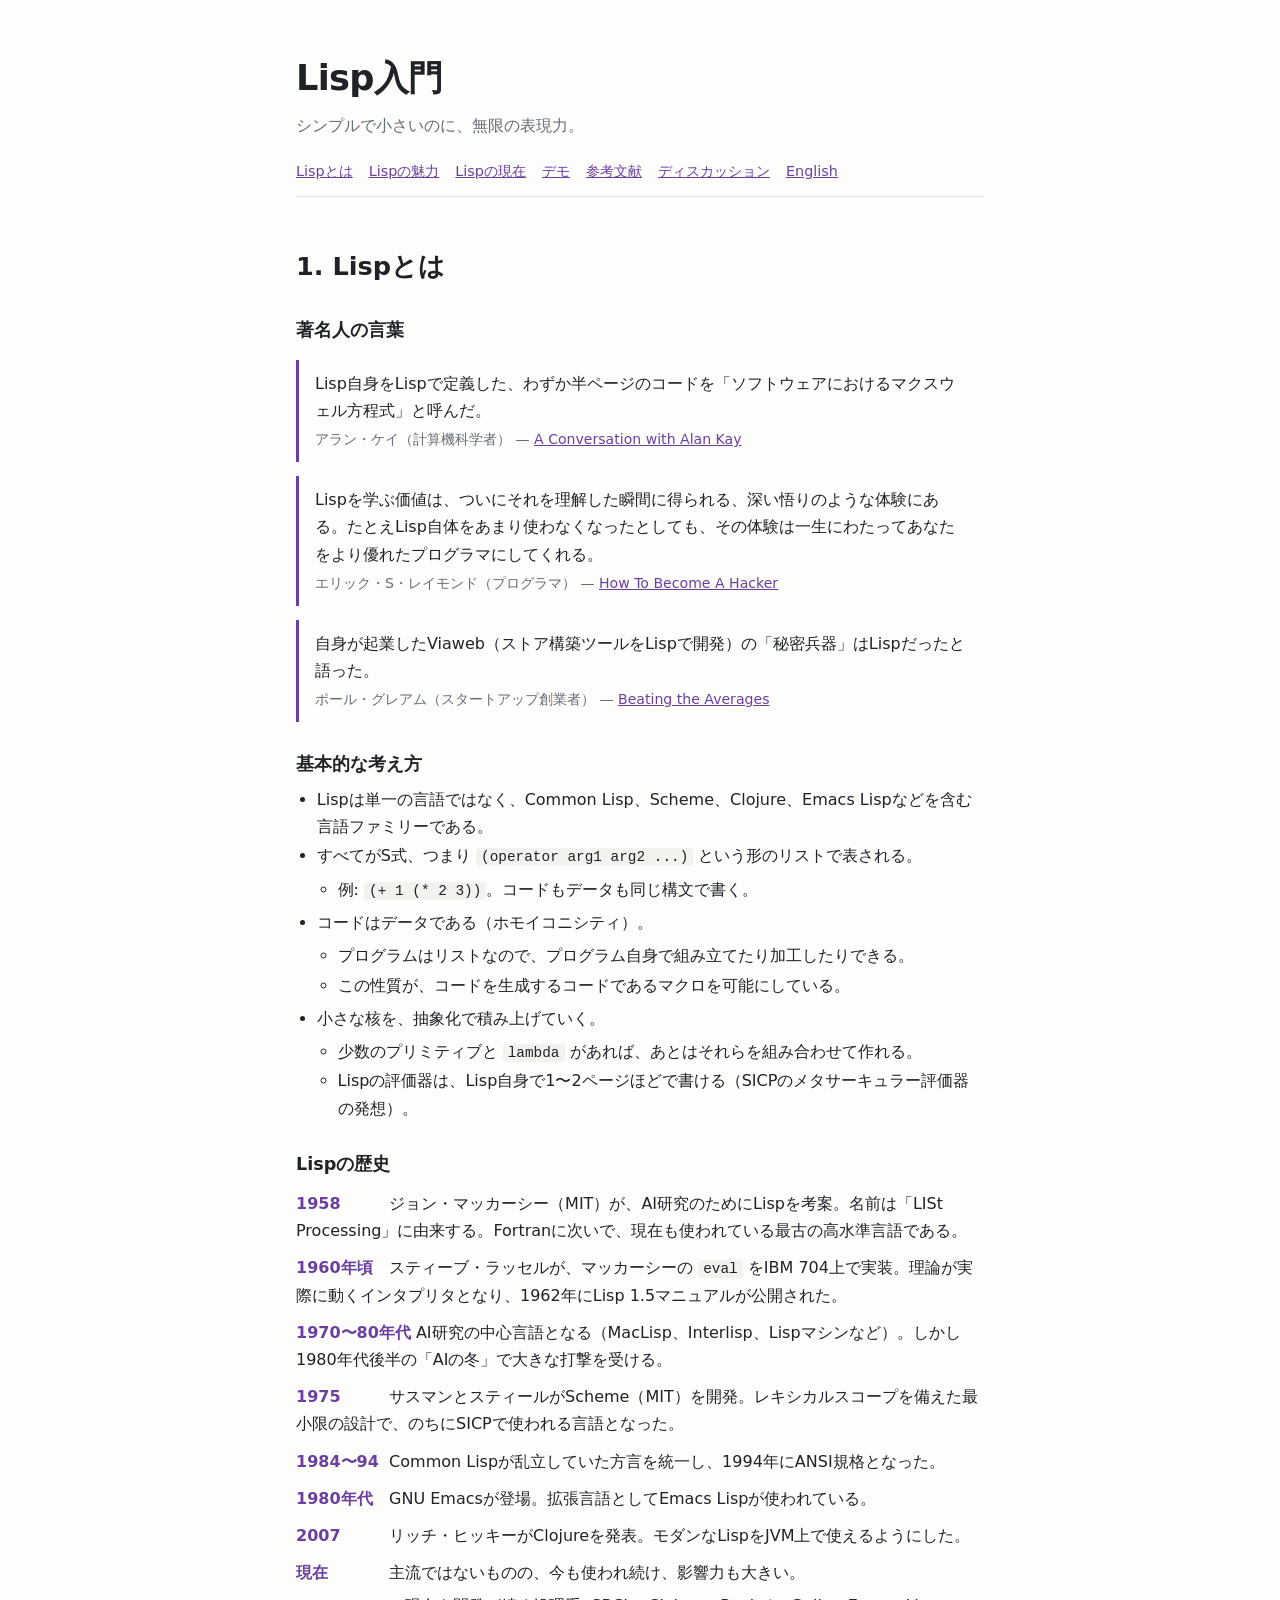
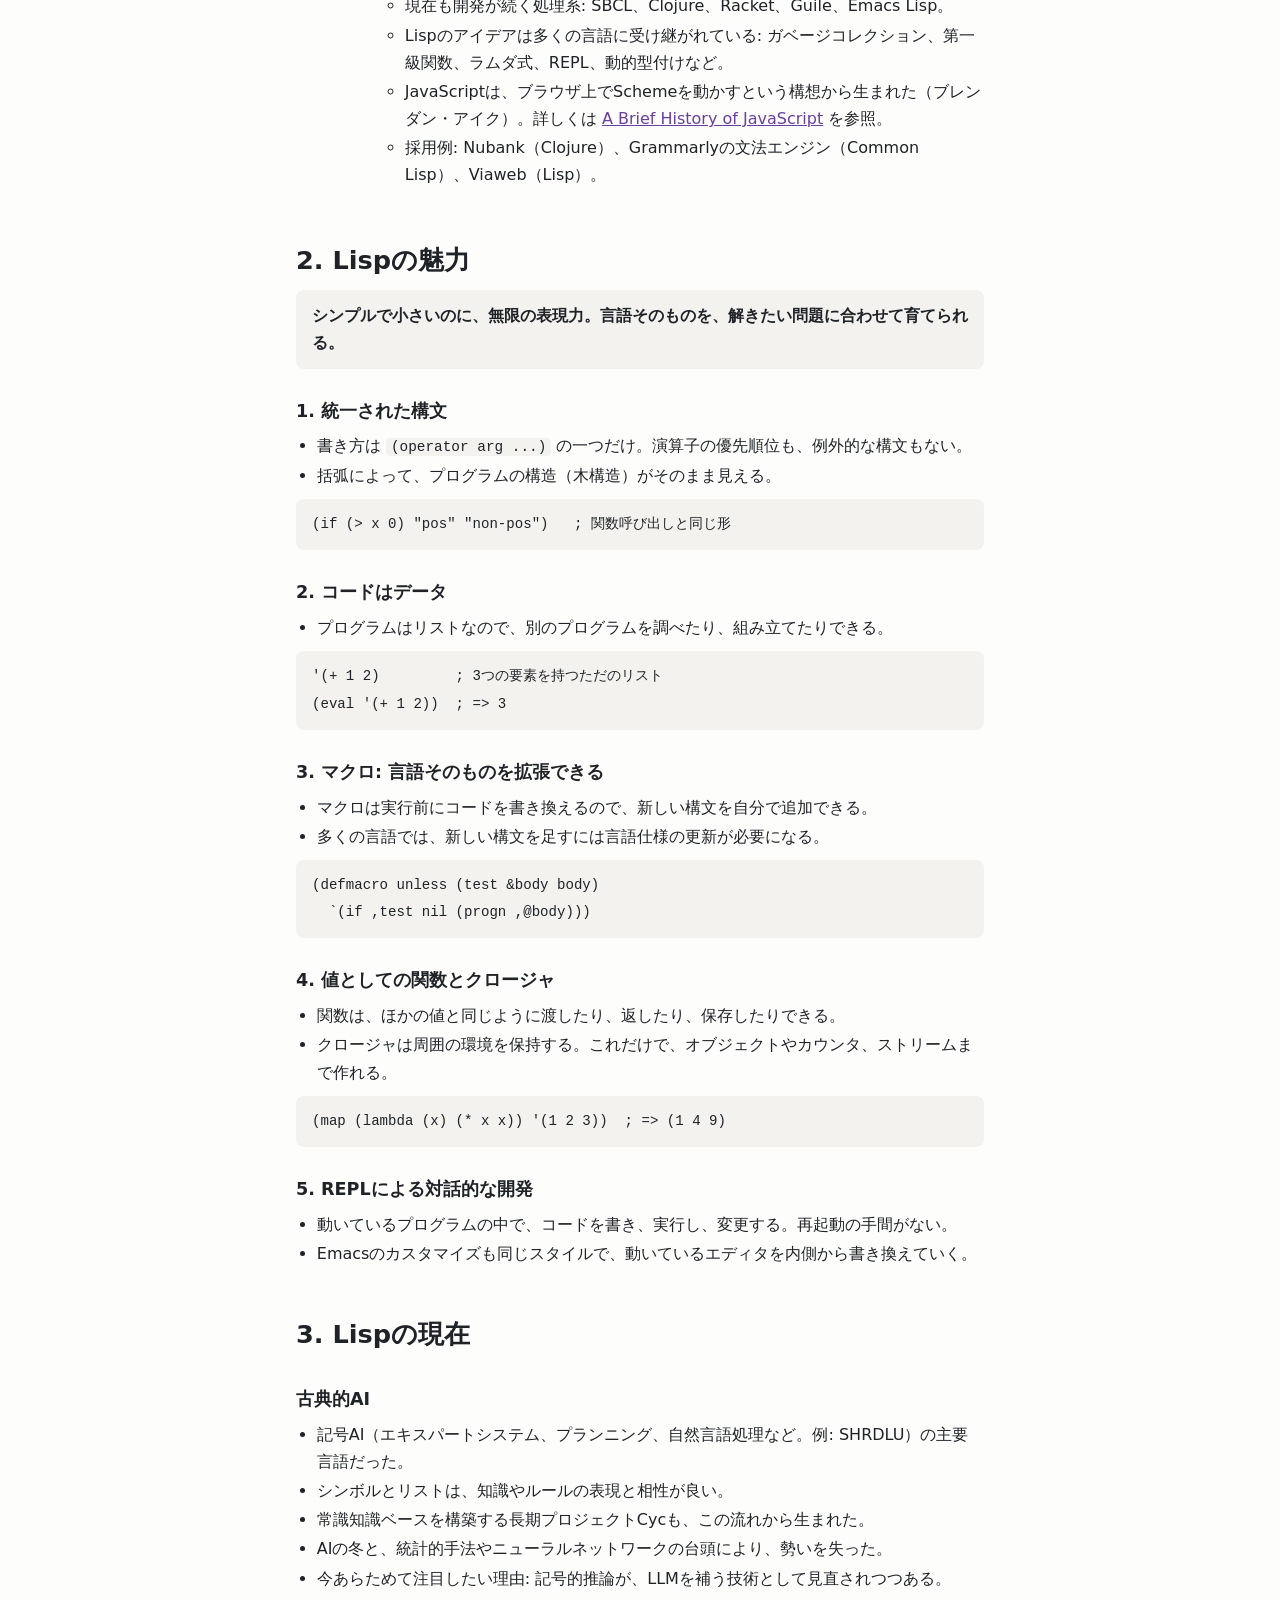
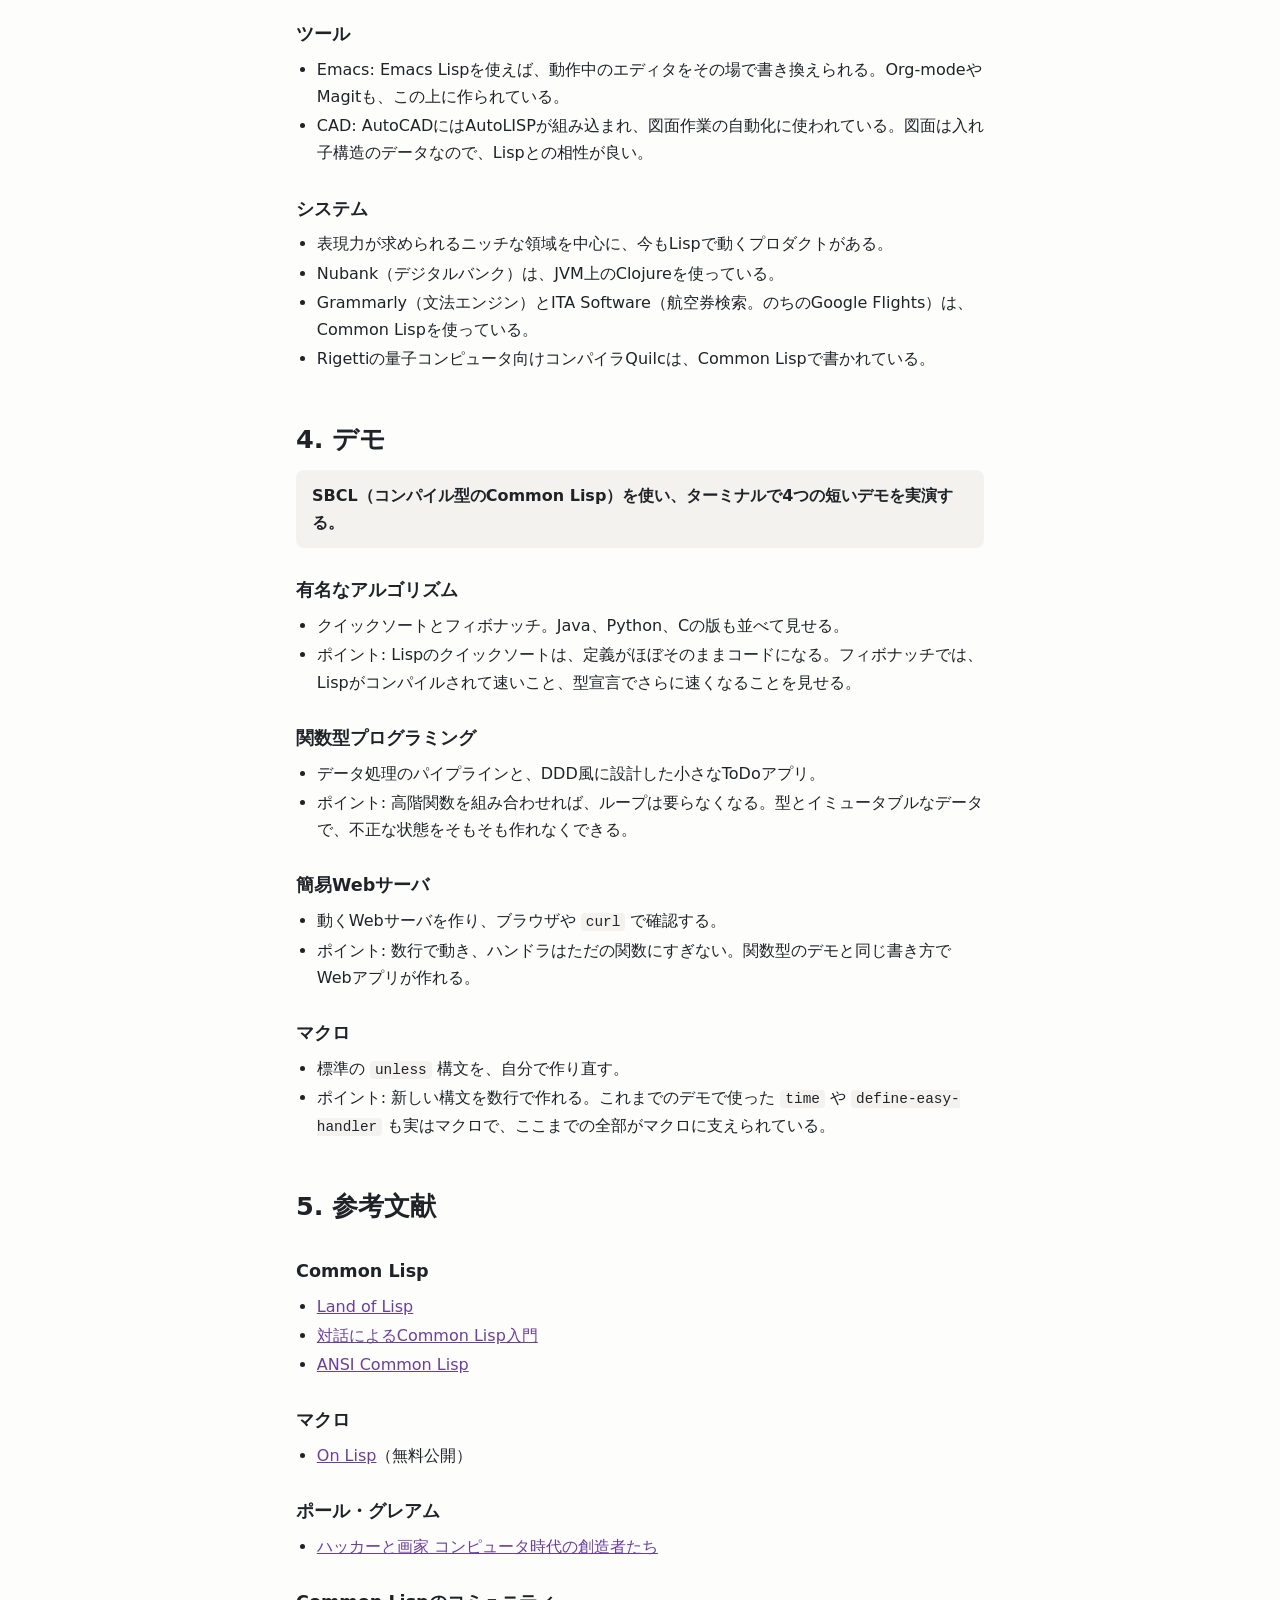
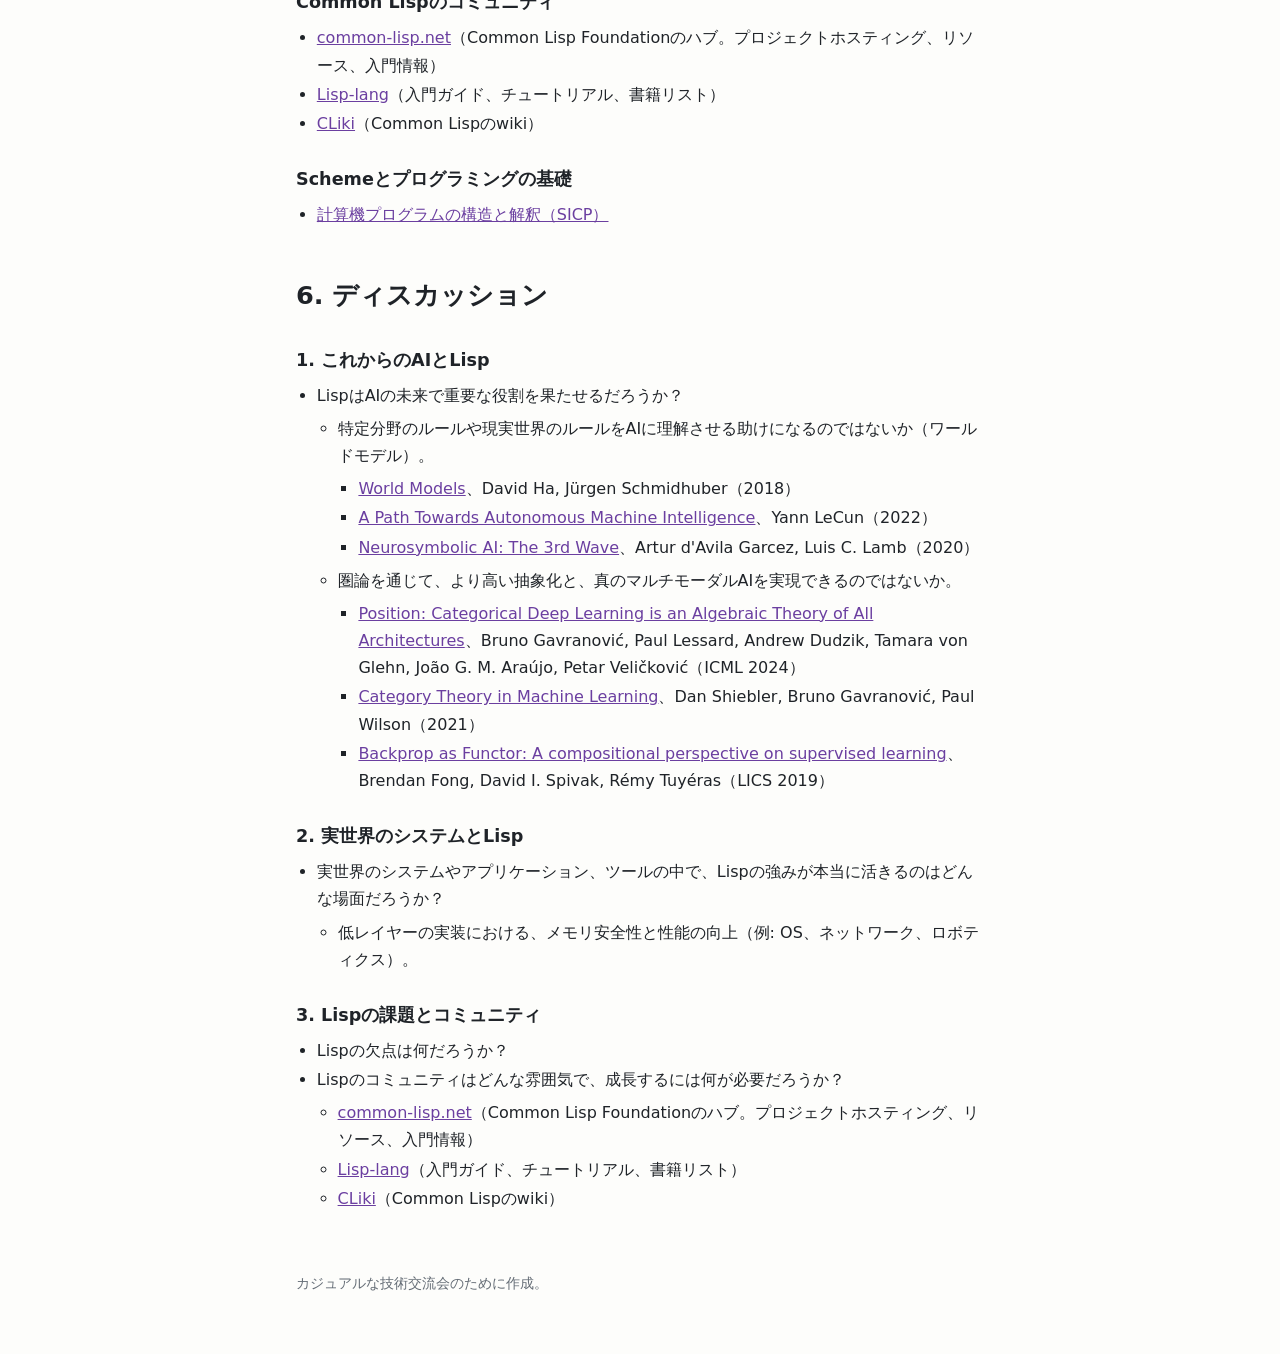
==== web/ja/index.html @ 2bf19074 "feat: Add sample codes and fix web pages" ====
<!doctype html>
<html lang="ja">
<head>
  <meta charset="utf-8">
  <meta name="viewport" content="width=device-width, initial-scale=1">
  <title>Lisp入門</title>
  <meta name="description" content="Lispを気軽に紹介するページ。基本的な考え方、Lispの魅力、そして今どこで使われているかをまとめました。">
  <link rel="stylesheet" href="../style.css">
</head>
<body>
  <header class="site-header">
    <h1>Lisp入門</h1>
    <p class="tagline">シンプルで小さいのに、無限の表現力。</p>
    <nav>
      <a href="#what">Lispとは</a>
      <a href="#elegant">Lispの魅力</a>
      <a href="#today">Lispの現在</a>
      <a href="#demo">デモ</a>
      <a href="#references">参考文献</a>
      <a href="#discussion">ディスカッション</a>
      <a href="../index.html" hreflang="en" class="lang">English</a>
    </nav>
  </header>

  <main>
    <section id="what">
      <h2>1. Lispとは</h2>

      <h3>著名人の言葉</h3>
      <blockquote>
        <p>Lisp自身をLispで定義した、わずか半ページのコードを「ソフトウェアにおけるマクスウェル方程式」と呼んだ。</p>
        <footer>アラン・ケイ（計算機科学者） &mdash; <a href="https://queue.acm.org/detail.cfm?id=1039523">A Conversation with Alan Kay</a></footer>
      </blockquote>
      <blockquote>
        <p>Lispを学ぶ価値は、ついにそれを理解した瞬間に得られる、深い悟りのような体験にある。たとえLisp自体をあまり使わなくなったとしても、その体験は一生にわたってあなたをより優れたプログラマにしてくれる。</p>
        <footer>エリック・S・レイモンド（プログラマ） &mdash; <a href="http://www.catb.org/~esr/faqs/hacker-howto.html">How To Become A Hacker</a></footer>
      </blockquote>
      <blockquote>
        <p>自身が起業したViaweb（ストア構築ツールをLispで開発）の「秘密兵器」はLispだったと語った。</p>
        <footer>ポール・グレアム（スタートアップ創業者） &mdash; <a href="https://paulgraham.com/avg.html">Beating the Averages</a></footer>
      </blockquote>

      <h3>基本的な考え方</h3>
      <ul>
        <li>Lispは単一の言語ではなく、Common Lisp、Scheme、Clojure、Emacs Lispなどを含む言語ファミリーである。</li>
        <li>すべてがS式、つまり <code>(operator arg1 arg2 ...)</code> という形のリストで表される。
          <ul><li>例: <code>(+ 1 (* 2 3))</code>。コードもデータも同じ構文で書く。</li></ul>
        </li>
        <li>コードはデータである（ホモイコニシティ）。
          <ul>
            <li>プログラムはリストなので、プログラム自身で組み立てたり加工したりできる。</li>
            <li>この性質が、コードを生成するコードであるマクロを可能にしている。</li>
          </ul>
        </li>
        <li>小さな核を、抽象化で積み上げていく。
          <ul>
            <li>少数のプリミティブと <code>lambda</code> があれば、あとはそれらを組み合わせて作れる。</li>
            <li>Lispの評価器は、Lisp自身で1〜2ページほどで書ける（SICPのメタサーキュラー評価器の発想）。</li>
          </ul>
        </li>
      </ul>

      <h3>Lispの歴史</h3>
      <ul class="timeline">
        <li><span class="year">1958</span> ジョン・マッカーシー（MIT）が、AI研究のためにLispを考案。名前は「LISt Processing」に由来する。Fortranに次いで、現在も使われている最古の高水準言語である。</li>
        <li><span class="year">1960年頃</span> スティーブ・ラッセルが、マッカーシーの <code>eval</code> をIBM 704上で実装。理論が実際に動くインタプリタとなり、1962年にLisp 1.5マニュアルが公開された。</li>
        <li><span class="year">1970〜80年代</span> AI研究の中心言語となる（MacLisp、Interlisp、Lispマシンなど）。しかし1980年代後半の「AIの冬」で大きな打撃を受ける。</li>
        <li><span class="year">1975</span> サスマンとスティールがScheme（MIT）を開発。レキシカルスコープを備えた最小限の設計で、のちにSICPで使われる言語となった。</li>
        <li><span class="year">1984〜94</span> Common Lispが乱立していた方言を統一し、1994年にANSI規格となった。</li>
        <li><span class="year">1980年代</span> GNU Emacsが登場。拡張言語としてEmacs Lispが使われている。</li>
        <li><span class="year">2007</span> リッチ・ヒッキーがClojureを発表。モダンなLispをJVM上で使えるようにした。</li>
        <li><span class="year">現在</span> 主流ではないものの、今も使われ続け、影響力も大きい。
          <ul>
            <li>現在も開発が続く処理系: SBCL、Clojure、Racket、Guile、Emacs Lisp。</li>
            <li>Lispのアイデアは多くの言語に受け継がれている: ガベージコレクション、第一級関数、ラムダ式、REPL、動的型付けなど。</li>
            <li>JavaScriptは、ブラウザ上でSchemeを動かすという構想から生まれた（ブレンダン・アイク）。詳しくは <a href="https://auth0.com/blog/a-brief-history-of-javascript/">A Brief History of JavaScript</a> を参照。</li>
            <li>採用例: Nubank（Clojure）、Grammarlyの文法エンジン（Common Lisp）、Viaweb（Lisp）。</li>
          </ul>
        </li>
      </ul>
    </section>

    <section id="elegant">
      <h2>2. Lispの魅力</h2>
      <p class="takeaway">シンプルで小さいのに、無限の表現力。言語そのものを、解きたい問題に合わせて育てられる。</p>

      <h3>1. 統一された構文</h3>
      <ul>
        <li>書き方は <code>(operator arg ...)</code> の一つだけ。演算子の優先順位も、例外的な構文もない。</li>
        <li>括弧によって、プログラムの構造（木構造）がそのまま見える。</li>
      </ul>
      <pre><code>(if (&gt; x 0) "pos" "non-pos")   ; 関数呼び出しと同じ形</code></pre>

      <h3>2. コードはデータ</h3>
      <ul>
        <li>プログラムはリストなので、別のプログラムを調べたり、組み立てたりできる。</li>
      </ul>
      <pre><code>'(+ 1 2)         ; 3つの要素を持つただのリスト
(eval '(+ 1 2))  ; =&gt; 3</code></pre>

      <h3>3. マクロ: 言語そのものを拡張できる</h3>
      <ul>
        <li>マクロは実行前にコードを書き換えるので、新しい構文を自分で追加できる。</li>
        <li>多くの言語では、新しい構文を足すには言語仕様の更新が必要になる。</li>
      </ul>
      <pre><code>(defmacro unless (test &amp;body body)
  `(if ,test nil (progn ,@body)))</code></pre>

      <h3>4. 値としての関数とクロージャ</h3>
      <ul>
        <li>関数は、ほかの値と同じように渡したり、返したり、保存したりできる。</li>
        <li>クロージャは周囲の環境を保持する。これだけで、オブジェクトやカウンタ、ストリームまで作れる。</li>
      </ul>
      <pre><code>(map (lambda (x) (* x x)) '(1 2 3))  ; =&gt; (1 4 9)</code></pre>

      <h3>5. REPLによる対話的な開発</h3>
      <ul>
        <li>動いているプログラムの中で、コードを書き、実行し、変更する。再起動の手間がない。</li>
        <li>Emacsのカスタマイズも同じスタイルで、動いているエディタを内側から書き換えていく。</li>
      </ul>
    </section>

    <section id="today">
      <h2>3. Lispの現在</h2>

      <h3>古典的AI</h3>
      <ul>
        <li>記号AI（エキスパートシステム、プランニング、自然言語処理など。例: SHRDLU）の主要言語だった。</li>
        <li>シンボルとリストは、知識やルールの表現と相性が良い。</li>
        <li>常識知識ベースを構築する長期プロジェクトCycも、この流れから生まれた。</li>
        <li>AIの冬と、統計的手法やニューラルネットワークの台頭により、勢いを失った。</li>
        <li>今あらためて注目したい理由: 記号的推論が、LLMを補う技術として見直されつつある。</li>
      </ul>

      <h3>ツール</h3>
      <ul>
        <li>Emacs: Emacs Lispを使えば、動作中のエディタをその場で書き換えられる。Org-modeやMagitも、この上に作られている。</li>
        <li>CAD: AutoCADにはAutoLISPが組み込まれ、図面作業の自動化に使われている。図面は入れ子構造のデータなので、Lispとの相性が良い。</li>
      </ul>

      <h3>システム</h3>
      <ul>
        <li>表現力が求められるニッチな領域を中心に、今もLispで動くプロダクトがある。</li>
        <li>Nubank（デジタルバンク）は、JVM上のClojureを使っている。</li>
        <li>Grammarly（文法エンジン）とITA Software（航空券検索。のちのGoogle Flights）は、Common Lispを使っている。</li>
        <li>Rigettiの量子コンピュータ向けコンパイラQuilcは、Common Lispで書かれている。</li>
      </ul>
    </section>

    <section id="demo">
      <h2>4. デモ</h2>
      <p class="takeaway">SBCL（コンパイル型のCommon Lisp）を使い、ターミナルで4つの短いデモを実演する。</p>

      <h3>有名なアルゴリズム</h3>
      <ul>
        <li>クイックソートとフィボナッチ。Java、Python、Cの版も並べて見せる。</li>
        <li>ポイント: Lispのクイックソートは、定義がほぼそのままコードになる。フィボナッチでは、Lispがコンパイルされて速いこと、型宣言でさらに速くなることを見せる。</li>
      </ul>

      <h3>関数型プログラミング</h3>
      <ul>
        <li>データ処理のパイプラインと、DDD風に設計した小さなToDoアプリ。</li>
        <li>ポイント: 高階関数を組み合わせれば、ループは要らなくなる。型とイミュータブルなデータで、不正な状態をそもそも作れなくできる。</li>
      </ul>

      <h3>簡易Webサーバ</h3>
      <ul>
        <li>動くWebサーバを作り、ブラウザや <code>curl</code> で確認する。</li>
        <li>ポイント: 数行で動き、ハンドラはただの関数にすぎない。関数型のデモと同じ書き方でWebアプリが作れる。</li>
      </ul>

      <h3>マクロ</h3>
      <ul>
        <li>標準の <code>unless</code> 構文を、自分で作り直す。</li>
        <li>ポイント: 新しい構文を数行で作れる。これまでのデモで使った <code>time</code> や <code>define-easy-handler</code> も実はマクロで、ここまでの全部がマクロに支えられている。</li>
      </ul>
    </section>

    <section id="references">
      <h2>5. 参考文献</h2>
      <h3>Common Lisp</h3>
      <ul>
        <li><a href="https://www.oreilly.co.jp/books/9784873115870/">Land of Lisp</a></li>
        <li><a href="https://www.amazon.co.jp/dp/4627836090">対話によるCommon Lisp入門</a></li>
        <li><a href="https://paulgraham.com/acl.html">ANSI Common Lisp</a></li>
      </ul>
      <h3>マクロ</h3>
      <ul>
        <li><a href="https://paulgraham.com/onlisptext.html">On Lisp</a>（無料公開）</li>
      </ul>
      <h3>ポール・グレアム</h3>
      <ul>
        <li><a href="https://www.amazon.co.jp/dp/4274065979">ハッカーと画家 コンピュータ時代の創造者たち</a></li>
      </ul>
      <h3>Common Lispのコミュニティ</h3>
      <ul>
        <li><a href="https://common-lisp.net/">common-lisp.net</a>（Common Lisp Foundationのハブ。プロジェクトホスティング、リソース、入門情報）</li>
        <li><a href="https://lisp-lang.org/">Lisp-lang</a>（入門ガイド、チュートリアル、書籍リスト）</li>
        <li><a href="https://cliki.net/">CLiki</a>（Common Lispのwiki）</li>
      </ul>
      <h3>Schemeとプログラミングの基礎</h3>
      <ul>
        <li><a href="https://www.vocrf.net/docs_ja/jsicp.pdf">計算機プログラムの構造と解釈（SICP）</a></li>
      </ul>
    </section>

    <section id="discussion">
      <h2>6. ディスカッション</h2>

      <h3>1. これからのAIとLisp</h3>
      <ul>
        <li>LispはAIの未来で重要な役割を果たせるだろうか？
          <ul>
            <li>特定分野のルールや現実世界のルールをAIに理解させる助けになるのではないか（ワールドモデル）。
              <ul>
                <li><a href="https://arxiv.org/abs/1803.10122">World Models</a>、David Ha, Jürgen Schmidhuber（2018）</li>
                <li><a href="https://openreview.net/pdf?id=BZ5a1r-kVsf">A Path Towards Autonomous Machine Intelligence</a>、Yann LeCun（2022）</li>
                <li><a href="https://arxiv.org/abs/2012.05876">Neurosymbolic AI: The 3rd Wave</a>、Artur d'Avila Garcez, Luis C. Lamb（2020）</li>
              </ul>
            </li>
            <li>圏論を通じて、より高い抽象化と、真のマルチモーダルAIを実現できるのではないか。
              <ul>
                <li><a href="https://arxiv.org/abs/2402.15332">Position: Categorical Deep Learning is an Algebraic Theory of All Architectures</a>、Bruno Gavranović, Paul Lessard, Andrew Dudzik, Tamara von Glehn, João G. M. Araújo, Petar Veličković（ICML 2024）</li>
                <li><a href="https://arxiv.org/abs/2106.07032">Category Theory in Machine Learning</a>、Dan Shiebler, Bruno Gavranović, Paul Wilson（2021）</li>
                <li><a href="https://arxiv.org/abs/1711.10455">Backprop as Functor: A compositional perspective on supervised learning</a>、Brendan Fong, David I. Spivak, Rémy Tuyéras（LICS 2019）</li>
              </ul>
            </li>
          </ul>
        </li>
      </ul>

      <h3>2. 実世界のシステムとLisp</h3>
      <ul>
        <li>実世界のシステムやアプリケーション、ツールの中で、Lispの強みが本当に活きるのはどんな場面だろうか？
          <ul><li>低レイヤーの実装における、メモリ安全性と性能の向上（例: OS、ネットワーク、ロボティクス）。</li></ul>
        </li>
      </ul>

      <h3>3. Lispの課題とコミュニティ</h3>
      <ul>
        <li>Lispの欠点は何だろうか？</li>
        <li>Lispのコミュニティはどんな雰囲気で、成長するには何が必要だろうか？
          <ul>
            <li><a href="https://common-lisp.net/">common-lisp.net</a>（Common Lisp Foundationのハブ。プロジェクトホスティング、リソース、入門情報）</li>
            <li><a href="https://lisp-lang.org/">Lisp-lang</a>（入門ガイド、チュートリアル、書籍リスト）</li>
            <li><a href="https://cliki.net/">CLiki</a>（Common Lispのwiki）</li>
          </ul>
        </li>
      </ul>
    </section>
  </main>

  <footer class="site-footer">
    <p>カジュアルな技術交流会のために作成。</p>
  </footer>
</body>
</html>
---- web/style.css ----
:root {
  --bg: #fdfdfb;
  --fg: #1f2328;
  --muted: #656d76;
  --accent: #6b3fa0;
  --border: #e3e3df;
  --code-bg: #f3f2ee;
}

@media (prefers-color-scheme: dark) {
  :root {
    --bg: #16161a;
    --fg: #e6e6e6;
    --muted: #9aa0a6;
    --accent: #b794f4;
    --border: #2d2d33;
    --code-bg: #212127;
  }
}

* { box-sizing: border-box; }

html { scroll-behavior: smooth; }

body {
  margin: 0;
  background: var(--bg);
  color: var(--fg);
  font: 16px/1.7 system-ui, -apple-system, "Segoe UI", sans-serif;
}

.site-header,
main,
.site-footer {
  max-width: 720px;
  margin: 0 auto;
  padding: 0 16px;
}

.site-header { padding-top: 48px; padding-bottom: 16px; }
.site-header h1 { margin: 0; font-size: 2.2rem; letter-spacing: -0.02em; }
.tagline { margin: 4px 0 20px; color: var(--muted); }

nav { display: flex; flex-wrap: wrap; gap: 8px 16px; padding-bottom: 12px; border-bottom: 1px solid var(--border); }
nav a { font-size: 0.9rem; }

a { color: var(--accent); }

section { padding: 32px 0 8px; }
h2 { margin: 0 0 8px; font-size: 1.6rem; }
h3 { margin: 28px 0 4px; font-size: 1.1rem; }

ul { padding-left: 1.3em; margin: 6px 0; }
li { margin: 2px 0; }

code {
  font-family: ui-monospace, SFMono-Regular, Menlo, Consolas, monospace;
  font-size: 0.9em;
  background: var(--code-bg);
  padding: 1px 5px;
  border-radius: 4px;
}

pre {
  margin: 10px 0;
  padding: 12px 16px;
  background: var(--code-bg);
  border-radius: 8px;
  overflow-x: auto;
}
pre code { background: none; padding: 0; font-size: 0.88rem; }

blockquote {
  margin: 14px 0;
  padding: 2px 16px;
  border-left: 3px solid var(--accent);
}
blockquote p { margin: 8px 0 4px; }
blockquote footer { margin-bottom: 8px; color: var(--muted); font-size: 0.88rem; }

.takeaway {
  margin: 8px 0 0;
  padding: 12px 16px;
  background: var(--code-bg);
  border-radius: 8px;
  font-weight: 600;
}

.timeline { list-style: none; padding-left: 0; }
.timeline > li { margin: 10px 0; }
.year { display: inline-block; min-width: 5.5em; font-weight: 600; color: var(--accent); }
.timeline ul { margin-left: 5.5em; }

.site-footer { padding-top: 32px; padding-bottom: 48px; color: var(--muted); font-size: 0.85rem; }

@media (max-width: 480px) {
  .timeline ul { margin-left: 1.3em; }
}
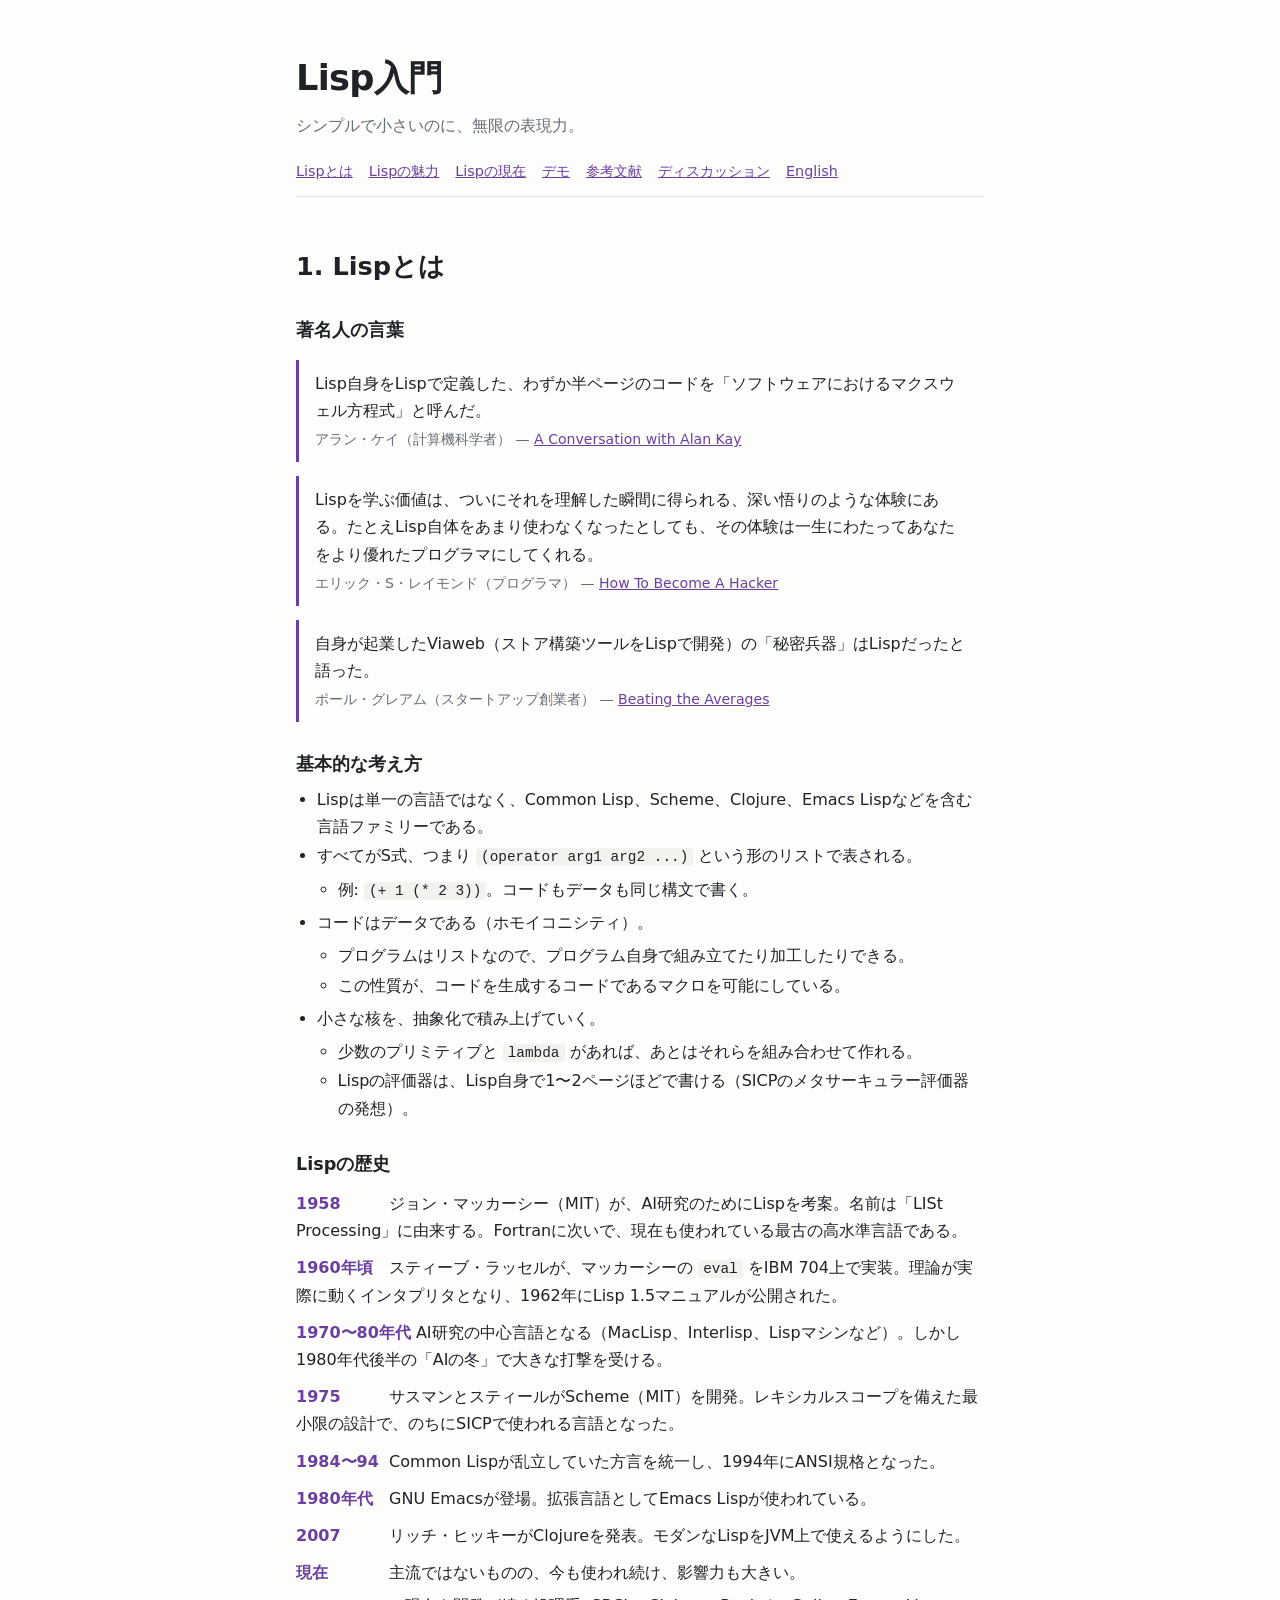
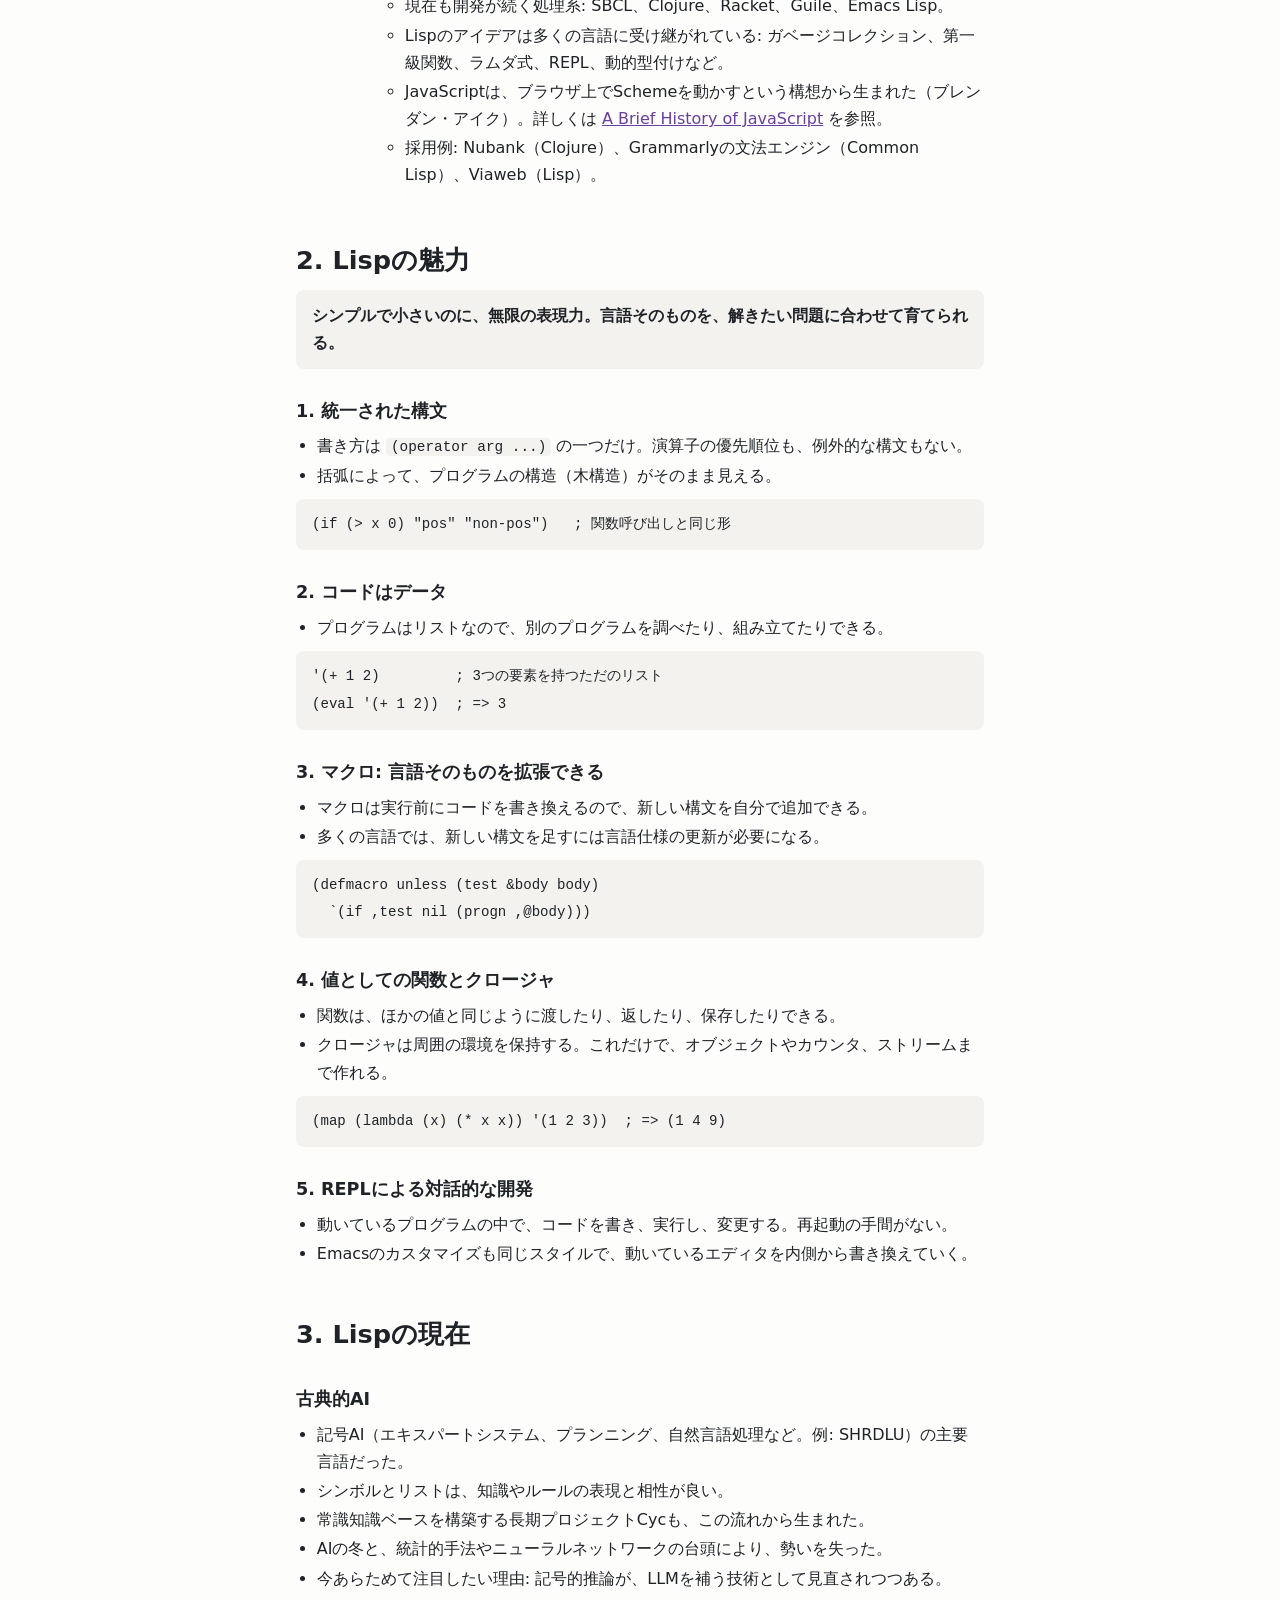
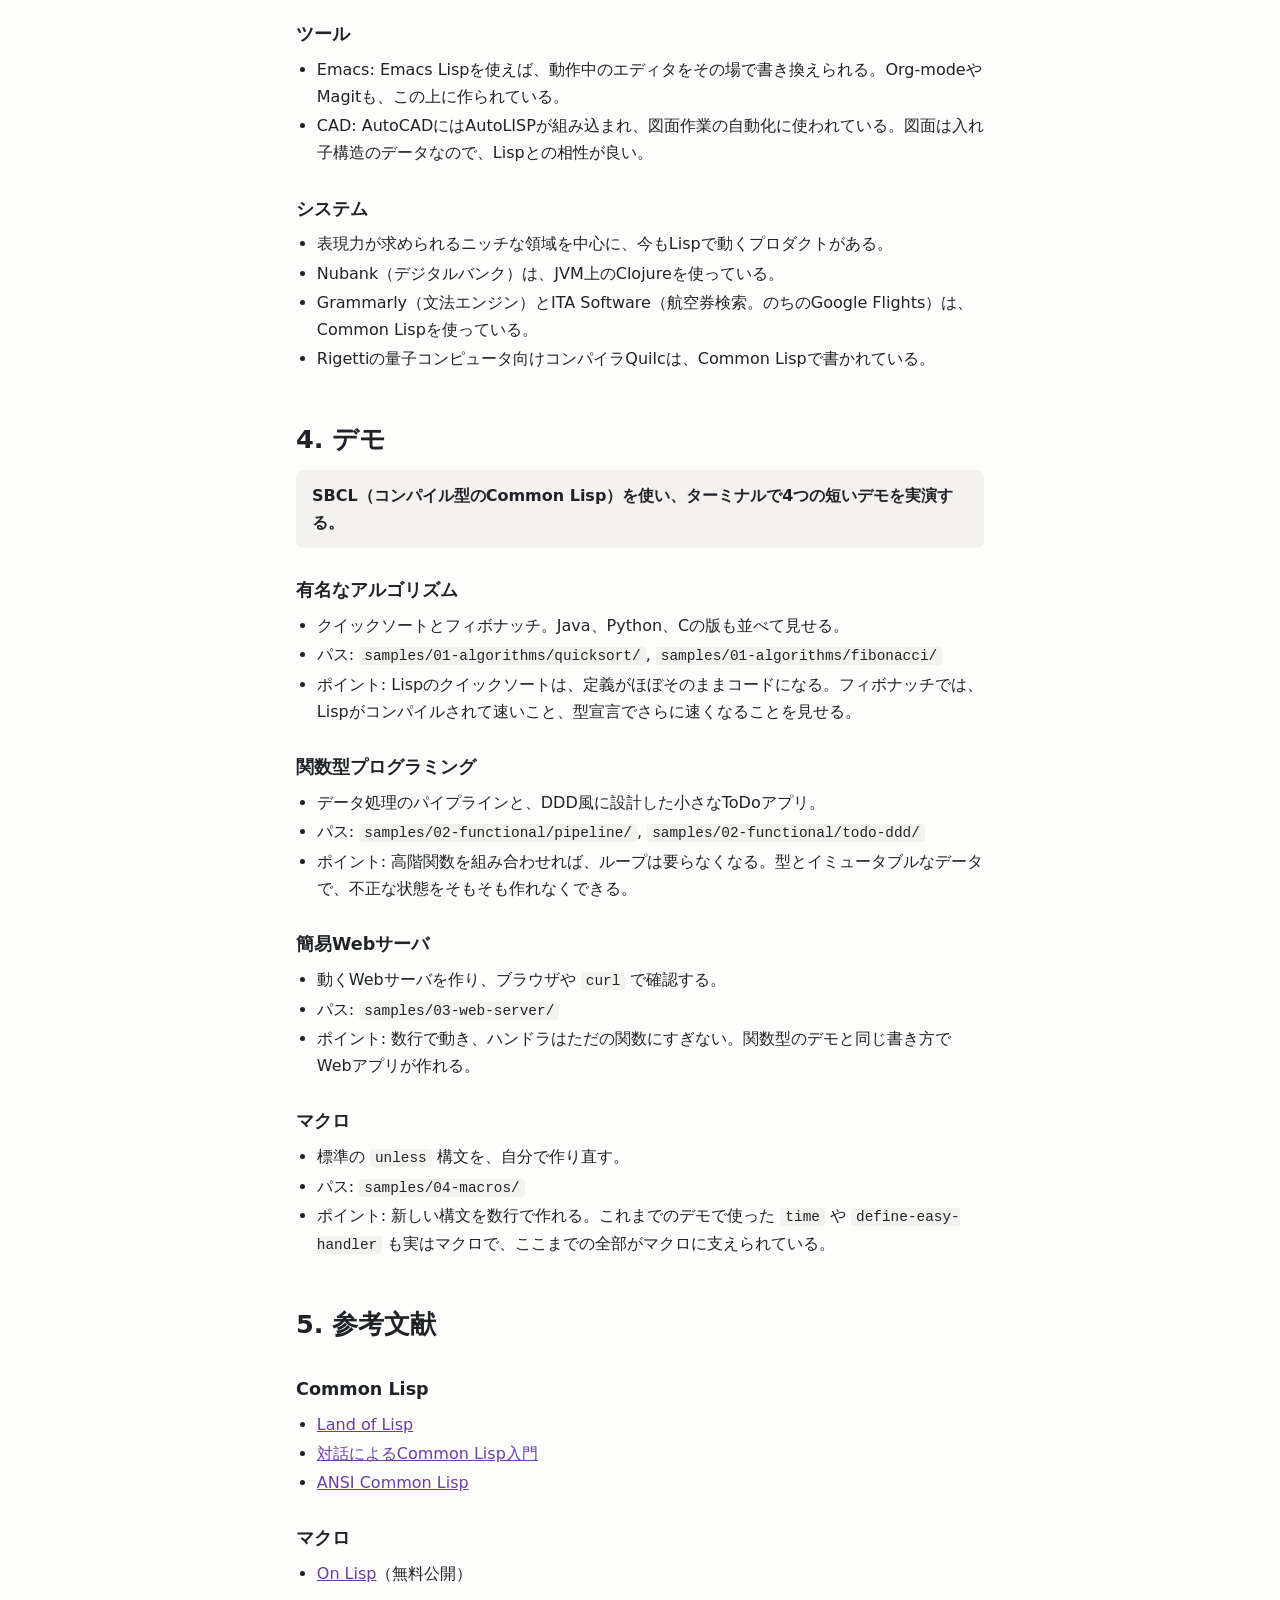
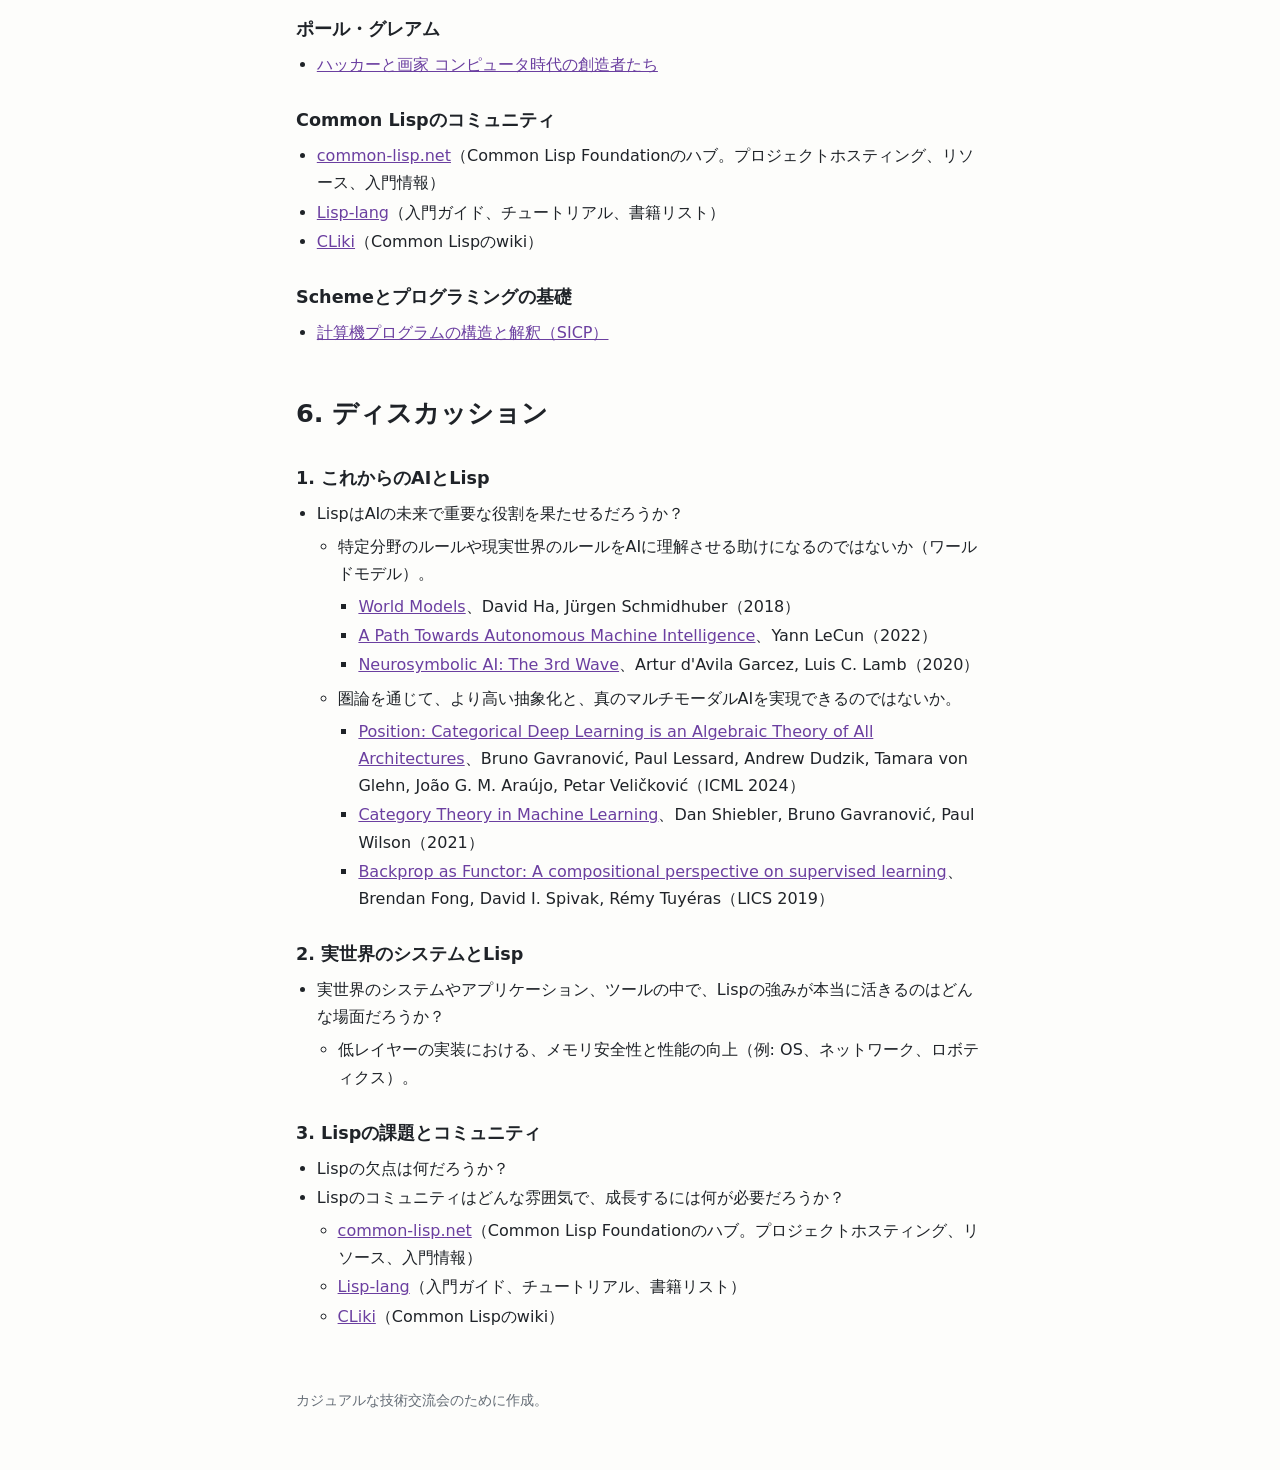
==== commit 34911997: "feat: Fix task and docs" ====
--- a/web/ja/index.html
+++ b/web/ja/index.html
@@ -154,24 +154,28 @@
       <h3>有名なアルゴリズム</h3>
       <ul>
         <li>クイックソートとフィボナッチ。Java、Python、Cの版も並べて見せる。</li>
+        <li>パス: <code>samples/01-algorithms/quicksort/</code>, <code>samples/01-algorithms/fibonacci/</code></li>
         <li>ポイント: Lispのクイックソートは、定義がほぼそのままコードになる。フィボナッチでは、Lispがコンパイルされて速いこと、型宣言でさらに速くなることを見せる。</li>
       </ul>
 
       <h3>関数型プログラミング</h3>
       <ul>
         <li>データ処理のパイプラインと、DDD風に設計した小さなToDoアプリ。</li>
+        <li>パス: <code>samples/02-functional/pipeline/</code>, <code>samples/02-functional/todo-ddd/</code></li>
         <li>ポイント: 高階関数を組み合わせれば、ループは要らなくなる。型とイミュータブルなデータで、不正な状態をそもそも作れなくできる。</li>
       </ul>
 
       <h3>簡易Webサーバ</h3>
       <ul>
         <li>動くWebサーバを作り、ブラウザや <code>curl</code> で確認する。</li>
+        <li>パス: <code>samples/03-web-server/</code></li>
         <li>ポイント: 数行で動き、ハンドラはただの関数にすぎない。関数型のデモと同じ書き方でWebアプリが作れる。</li>
       </ul>
 
       <h3>マクロ</h3>
       <ul>
         <li>標準の <code>unless</code> 構文を、自分で作り直す。</li>
+        <li>パス: <code>samples/04-macros/</code></li>
         <li>ポイント: 新しい構文を数行で作れる。これまでのデモで使った <code>time</code> や <code>define-easy-handler</code> も実はマクロで、ここまでの全部がマクロに支えられている。</li>
       </ul>
     </section>
